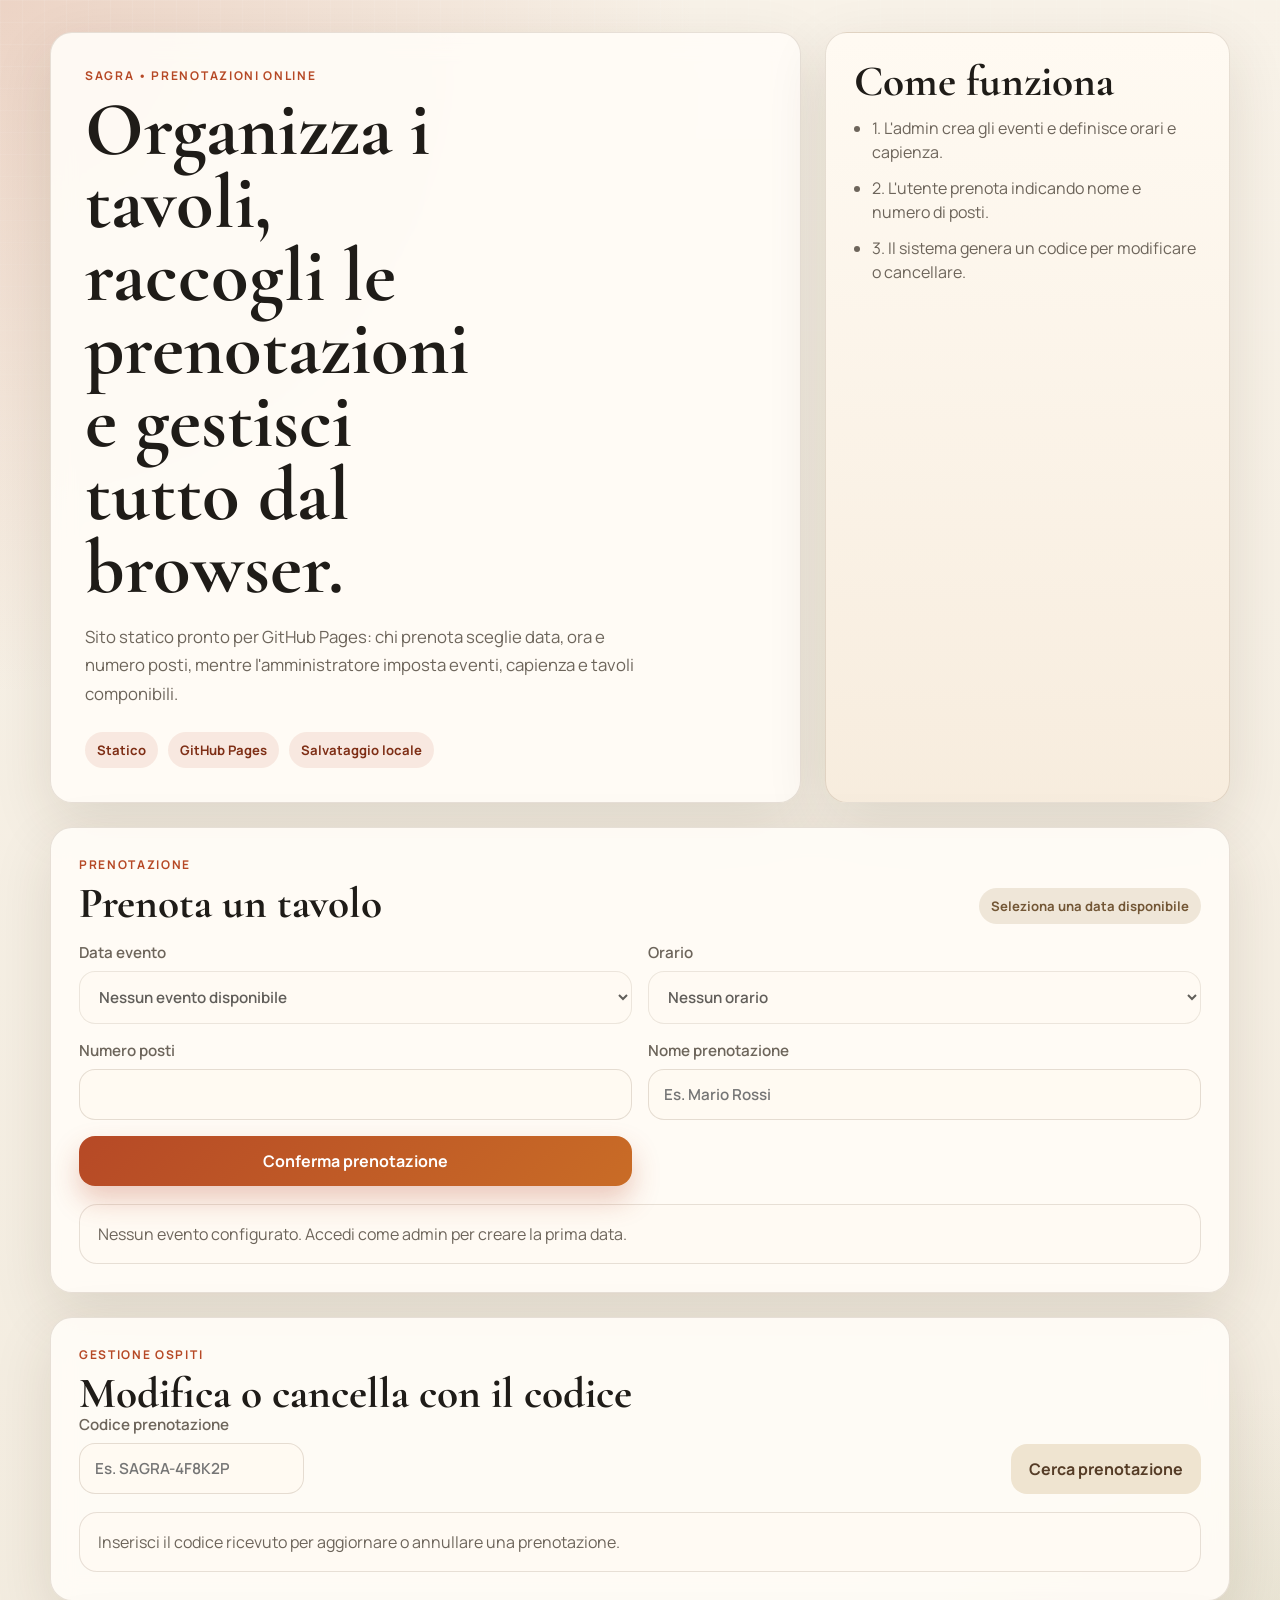
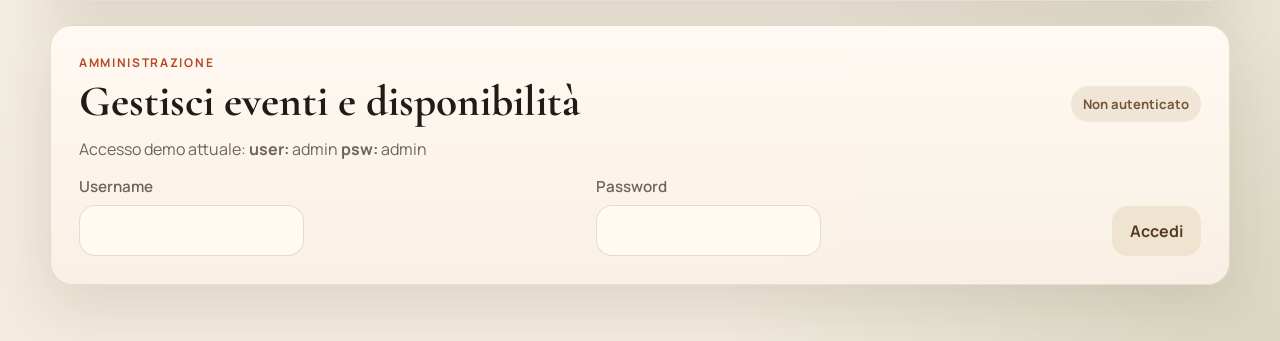
==== index.html @ 8bc206bf "Upload correct website sources" ====
<!DOCTYPE html>
<html lang="it">
<head>
  <meta charset="UTF-8">
  <meta name="viewport" content="width=device-width, initial-scale=1.0">
  <title>Prenotazioni Sagra</title>
  <link rel="preconnect" href="https://fonts.googleapis.com">
  <link rel="preconnect" href="https://fonts.gstatic.com" crossorigin>
  <link href="https://fonts.googleapis.com/css2?family=Cormorant+Garamond:wght@500;600;700&family=Manrope:wght@400;500;600;700&display=swap" rel="stylesheet">
  <link rel="stylesheet" href="styles.css">
</head>
<body>
  <div class="page-shell">
    <header class="hero">
      <div class="hero-copy">
        <p class="eyebrow">Sagra • prenotazioni online</p>
        <h1>Organizza i tavoli, raccogli le prenotazioni e gestisci tutto dal browser.</h1>
        <p class="hero-text">
          Sito statico pronto per GitHub Pages: chi prenota sceglie data, ora e numero posti,
          mentre l'amministratore imposta eventi, capienza e tavoli componibili.
        </p>
        <div class="hero-badges">
          <span>Statico</span>
          <span>GitHub Pages</span>
          <span>Salvataggio locale</span>
        </div>
      </div>
      <aside class="hero-panel">
        <h2>Come funziona</h2>
        <ul>
          <li>1. L'admin crea gli eventi e definisce orari e capienza.</li>
          <li>2. L'utente prenota indicando nome e numero di posti.</li>
          <li>3. Il sistema genera un codice per modificare o cancellare.</li>
        </ul>
      </aside>
    </header>

    <main class="layout">
      <section class="card">
        <div class="section-heading">
          <div>
            <p class="section-kicker">Prenotazione</p>
            <h2>Prenota un tavolo</h2>
          </div>
          <div id="bookingAvailability" class="status-pill neutral">Seleziona una data disponibile</div>
        </div>

        <form id="bookingForm" class="form-grid">
          <label>
            Data evento
            <select id="bookingEvent" required></select>
          </label>
          <label>
            Orario
            <select id="bookingTime" required></select>
          </label>
          <label>
            Numero posti
            <input id="bookingSeats" type="number" min="1" step="1" required>
          </label>
          <label>
            Nome prenotazione
            <input id="bookingName" type="text" maxlength="80" placeholder="Es. Mario Rossi" required>
          </label>
          <button type="submit" class="primary-button">Conferma prenotazione</button>
        </form>

        <div id="bookingSummary" class="info-panel"></div>
      </section>

      <section class="card">
        <div class="section-heading">
          <div>
            <p class="section-kicker">Gestione ospiti</p>
            <h2>Modifica o cancella con il codice</h2>
          </div>
        </div>

        <form id="lookupForm" class="lookup-row">
          <label class="wide">
            Codice prenotazione
            <input id="lookupCode" type="text" placeholder="Es. SAGRA-4F8K2P" required>
          </label>
          <button type="submit" class="secondary-button">Cerca prenotazione</button>
        </form>

        <div id="lookupResult" class="info-panel empty">
          Inserisci il codice ricevuto per aggiornare o annullare una prenotazione.
        </div>

        <form id="editReservationForm" class="form-grid hidden">
          <input id="editReservationId" type="hidden">
          <label>
            Nome
            <input id="editName" type="text" maxlength="80" required>
          </label>
          <label>
            Data evento
            <select id="editEvent" required></select>
          </label>
          <label>
            Orario
            <select id="editTime" required></select>
          </label>
          <label>
            Numero posti
            <input id="editSeats" type="number" min="1" step="1" required>
          </label>
          <div class="action-row">
            <button type="submit" class="primary-button">Salva modifiche</button>
            <button id="cancelReservationButton" type="button" class="danger-button">Cancella prenotazione</button>
          </div>
        </form>
      </section>

      <section class="card admin-card">
        <div class="section-heading">
          <div>
            <p class="section-kicker">Amministrazione</p>
            <h2>Gestisci eventi e disponibilità</h2>
          </div>
          <div id="adminSessionBadge" class="status-pill neutral">Non autenticato</div>
        </div>

        <div id="adminLoginPanel">
          <p class="info-text">
            Accesso demo attuale: <strong>user:</strong> admin <strong>psw:</strong> admin
          </p>
          <form id="adminLoginForm" class="lookup-row">
            <label>
              Username
              <input id="adminUsername" type="text" autocomplete="username" required>
            </label>
            <label>
              Password
              <input id="adminPassword" type="password" autocomplete="current-password" required>
            </label>
            <button type="submit" class="secondary-button">Accedi</button>
          </form>
        </div>

        <div id="adminPanel" class="hidden">
          <div class="toolbar">
            <p class="info-text">Gli eventi e le prenotazioni sono salvati nel browser corrente.</p>
            <button id="adminLogoutButton" type="button" class="ghost-button">Esci</button>
          </div>

          <form id="eventForm" class="form-grid admin-form">
            <input id="eventId" type="hidden">
            <label>
              Nome evento
              <input id="eventName" type="text" maxlength="80" placeholder="Es. Sagra del Tortello" required>
            </label>
            <label>
              Data
              <input id="eventDate" type="date" required>
            </label>
            <label class="wide">
              Orari disponibili
              <input id="eventTimes" type="text" placeholder="18:30, 20:00, 21:30" required>
            </label>
            <label>
              Modalità disponibilità
              <select id="capacityMode" required>
                <option value="manual">Posti totali</option>
                <option value="tables">Tavoli componibili</option>
              </select>
            </label>
            <label id="manualCapacityField">
              Posti disponibili
              <input id="manualCapacity" type="number" min="1" step="1">
            </label>
            <label id="tableSeatsField" class="hidden">
              Posti tavolo base
              <input id="tableSeats" type="number" min="2" step="1" value="4">
            </label>
            <label id="tableCountField" class="hidden">
              Numero tavoli disponibili
              <input id="tableCount" type="number" min="1" step="1" value="10">
            </label>
            <div class="action-row">
              <button type="submit" class="primary-button">Salva evento</button>
              <button id="resetEventFormButton" type="button" class="ghost-button">Nuovo evento</button>
            </div>
          </form>

          <div class="admin-columns">
            <div>
              <h3>Eventi configurati</h3>
              <div id="eventList" class="stack-list"></div>
            </div>
            <div>
              <h3>Prenotazioni registrate</h3>
              <div id="reservationList" class="stack-list"></div>
            </div>
          </div>
        </div>
      </section>
    </main>
  </div>

  <div id="toast" class="toast hidden" aria-live="polite"></div>

  <script src="app.js"></script>
</body>
</html>
---- styles.css ----
:root {
  --bg: #f4efe6;
  --paper: rgba(255, 252, 247, 0.92);
  --paper-strong: #fffaf2;
  --ink: #1f1c18;
  --muted: #6d655b;
  --line: rgba(89, 62, 34, 0.14);
  --accent: #b64926;
  --accent-deep: #7f2f16;
  --accent-soft: #f5dbc4;
  --olive: #6b7a3c;
  --olive-soft: #e5ecd0;
  --danger: #9c2f2f;
  --shadow: 0 20px 60px rgba(58, 39, 16, 0.12);
  --radius: 22px;
}

* {
  box-sizing: border-box;
}

body {
  margin: 0;
  min-height: 100vh;
  font-family: "Manrope", sans-serif;
  color: var(--ink);
  background:
    radial-gradient(circle at top left, rgba(182, 73, 38, 0.18), transparent 30%),
    radial-gradient(circle at bottom right, rgba(107, 122, 60, 0.18), transparent 24%),
    linear-gradient(180deg, #f8f2e8 0%, #f2ebde 100%);
}

body::before {
  content: "";
  position: fixed;
  inset: 0;
  pointer-events: none;
  background-image: linear-gradient(rgba(255, 255, 255, 0.15) 1px, transparent 1px),
    linear-gradient(90deg, rgba(255, 255, 255, 0.15) 1px, transparent 1px);
  background-size: 22px 22px;
  mask-image: linear-gradient(180deg, rgba(0, 0, 0, 0.55), transparent 75%);
}

.page-shell {
  width: min(1180px, calc(100% - 32px));
  margin: 0 auto;
  padding: 32px 0 56px;
}

.hero {
  display: grid;
  grid-template-columns: minmax(0, 1.3fr) minmax(280px, 0.7fr);
  gap: 24px;
  align-items: stretch;
  margin-bottom: 24px;
}

.hero-copy,
.hero-panel,
.card {
  background: var(--paper);
  border: 1px solid var(--line);
  border-radius: var(--radius);
  box-shadow: var(--shadow);
  backdrop-filter: blur(12px);
}

.hero-copy {
  padding: 34px;
}

.eyebrow,
.section-kicker {
  margin: 0 0 10px;
  text-transform: uppercase;
  letter-spacing: 0.14em;
  font-size: 0.75rem;
  color: var(--accent);
  font-weight: 700;
}

h1,
h2,
h3 {
  margin: 0;
  font-family: "Cormorant Garamond", serif;
  line-height: 0.95;
}

h1 {
  font-size: clamp(2.8rem, 6vw, 4.8rem);
  max-width: 10ch;
}

h2 {
  font-size: clamp(2rem, 4vw, 2.7rem);
}

h3 {
  font-size: 1.7rem;
  margin-bottom: 14px;
}

.hero-text,
.info-text,
.stack-card p,
.info-panel,
label,
li {
  color: var(--muted);
}

.hero-text {
  font-size: 1.05rem;
  line-height: 1.7;
  max-width: 58ch;
  margin: 18px 0 0;
}

.hero-panel {
  padding: 28px;
  background:
    linear-gradient(180deg, rgba(255, 250, 242, 0.98), rgba(247, 236, 221, 0.98));
}

.hero-panel h2 {
  margin-bottom: 14px;
}

.hero-panel ul {
  padding-left: 18px;
  margin: 0;
  display: grid;
  gap: 12px;
  line-height: 1.5;
}

.hero-badges {
  display: flex;
  flex-wrap: wrap;
  gap: 10px;
  margin-top: 24px;
}

.hero-badges span,
.status-pill {
  border-radius: 999px;
  font-size: 0.82rem;
  font-weight: 700;
  padding: 9px 12px;
}

.hero-badges span {
  background: rgba(182, 73, 38, 0.1);
  color: var(--accent-deep);
}

.layout {
  display: grid;
  gap: 24px;
}

.card {
  padding: 28px;
}

.section-heading,
.toolbar,
.action-row,
.lookup-row {
  display: flex;
  gap: 16px;
  align-items: end;
  justify-content: space-between;
}

.status-pill.neutral {
  background: #efe6d8;
  color: #735736;
}

.status-pill.ok {
  background: var(--olive-soft);
  color: #43511b;
}

.status-pill.warn {
  background: #f8e2ca;
  color: #8a4b0f;
}

.status-pill.danger {
  background: #f4d7d7;
  color: #7f2323;
}

.form-grid {
  display: grid;
  grid-template-columns: repeat(2, minmax(0, 1fr));
  gap: 16px;
  margin-top: 18px;
}

.form-grid .wide,
.lookup-row .wide,
.admin-form .action-row,
.action-row {
  grid-column: 1 / -1;
}

label {
  display: grid;
  gap: 8px;
  font-size: 0.95rem;
  font-weight: 600;
}

input,
select,
button {
  font: inherit;
}

input,
select {
  width: 100%;
  border-radius: 16px;
  border: 1px solid rgba(111, 86, 58, 0.18);
  background: var(--paper-strong);
  padding: 14px 15px;
  color: var(--ink);
  outline: none;
  transition: border-color 0.2s ease, box-shadow 0.2s ease, transform 0.2s ease;
}

input:focus,
select:focus {
  border-color: rgba(182, 73, 38, 0.48);
  box-shadow: 0 0 0 4px rgba(182, 73, 38, 0.12);
}

button {
  border: 0;
  border-radius: 16px;
  padding: 14px 18px;
  font-weight: 700;
  cursor: pointer;
  transition: transform 0.18s ease, opacity 0.18s ease, box-shadow 0.18s ease;
}

button:hover {
  transform: translateY(-1px);
}

button:active {
  transform: translateY(0);
}

.primary-button {
  background: linear-gradient(135deg, var(--accent) 0%, #c96c26 100%);
  color: white;
  box-shadow: 0 14px 28px rgba(182, 73, 38, 0.28);
}

.secondary-button,
.ghost-button {
  background: #efe4d0;
  color: #553c26;
}

.danger-button {
  background: #a83838;
  color: white;
}

.info-panel,
.stack-card {
  margin-top: 18px;
  border-radius: 18px;
  border: 1px solid var(--line);
  background: rgba(255, 250, 243, 0.86);
  padding: 18px;
}

.info-panel.empty {
  color: var(--muted);
}

.info-panel strong {
  color: var(--ink);
}

.hidden {
  display: none !important;
}

.admin-card {
  background:
    linear-gradient(180deg, rgba(255, 250, 244, 0.95), rgba(249, 240, 229, 0.95));
}

.admin-columns {
  display: grid;
  grid-template-columns: repeat(2, minmax(0, 1fr));
  gap: 20px;
  margin-top: 24px;
}

.stack-list {
  display: grid;
  gap: 14px;
}

.stack-card {
  display: grid;
  gap: 12px;
}

.stack-card-header {
  display: flex;
  justify-content: space-between;
  gap: 12px;
  align-items: start;
}

.stack-card h4 {
  margin: 0;
  font-size: 1.1rem;
}

.meta-row {
  display: flex;
  flex-wrap: wrap;
  gap: 10px;
}

.meta-chip {
  border-radius: 999px;
  padding: 7px 10px;
  background: rgba(107, 122, 60, 0.1);
  color: #4b5923;
  font-size: 0.8rem;
  font-weight: 700;
}

.inline-buttons {
  display: flex;
  gap: 10px;
  flex-wrap: wrap;
}

.inline-buttons button {
  padding: 10px 12px;
  font-size: 0.92rem;
}

.toast {
  position: fixed;
  right: 20px;
  bottom: 20px;
  padding: 14px 16px;
  border-radius: 14px;
  background: rgba(31, 28, 24, 0.95);
  color: white;
  box-shadow: var(--shadow);
  z-index: 40;
}

@media (max-width: 920px) {
  .hero,
  .admin-columns,
  .form-grid {
    grid-template-columns: 1fr;
  }

  .section-heading,
  .toolbar,
  .lookup-row,
  .stack-card-header {
    align-items: start;
    flex-direction: column;
  }

  h1 {
    max-width: 12ch;
  }
}

@media (max-width: 640px) {
  .page-shell {
    width: min(100% - 18px, 100%);
    padding-top: 18px;
  }

  .hero-copy,
  .hero-panel,
  .card {
    padding: 22px;
  }

  h1 {
    font-size: 2.8rem;
  }

  h2 {
    font-size: 2rem;
  }
}
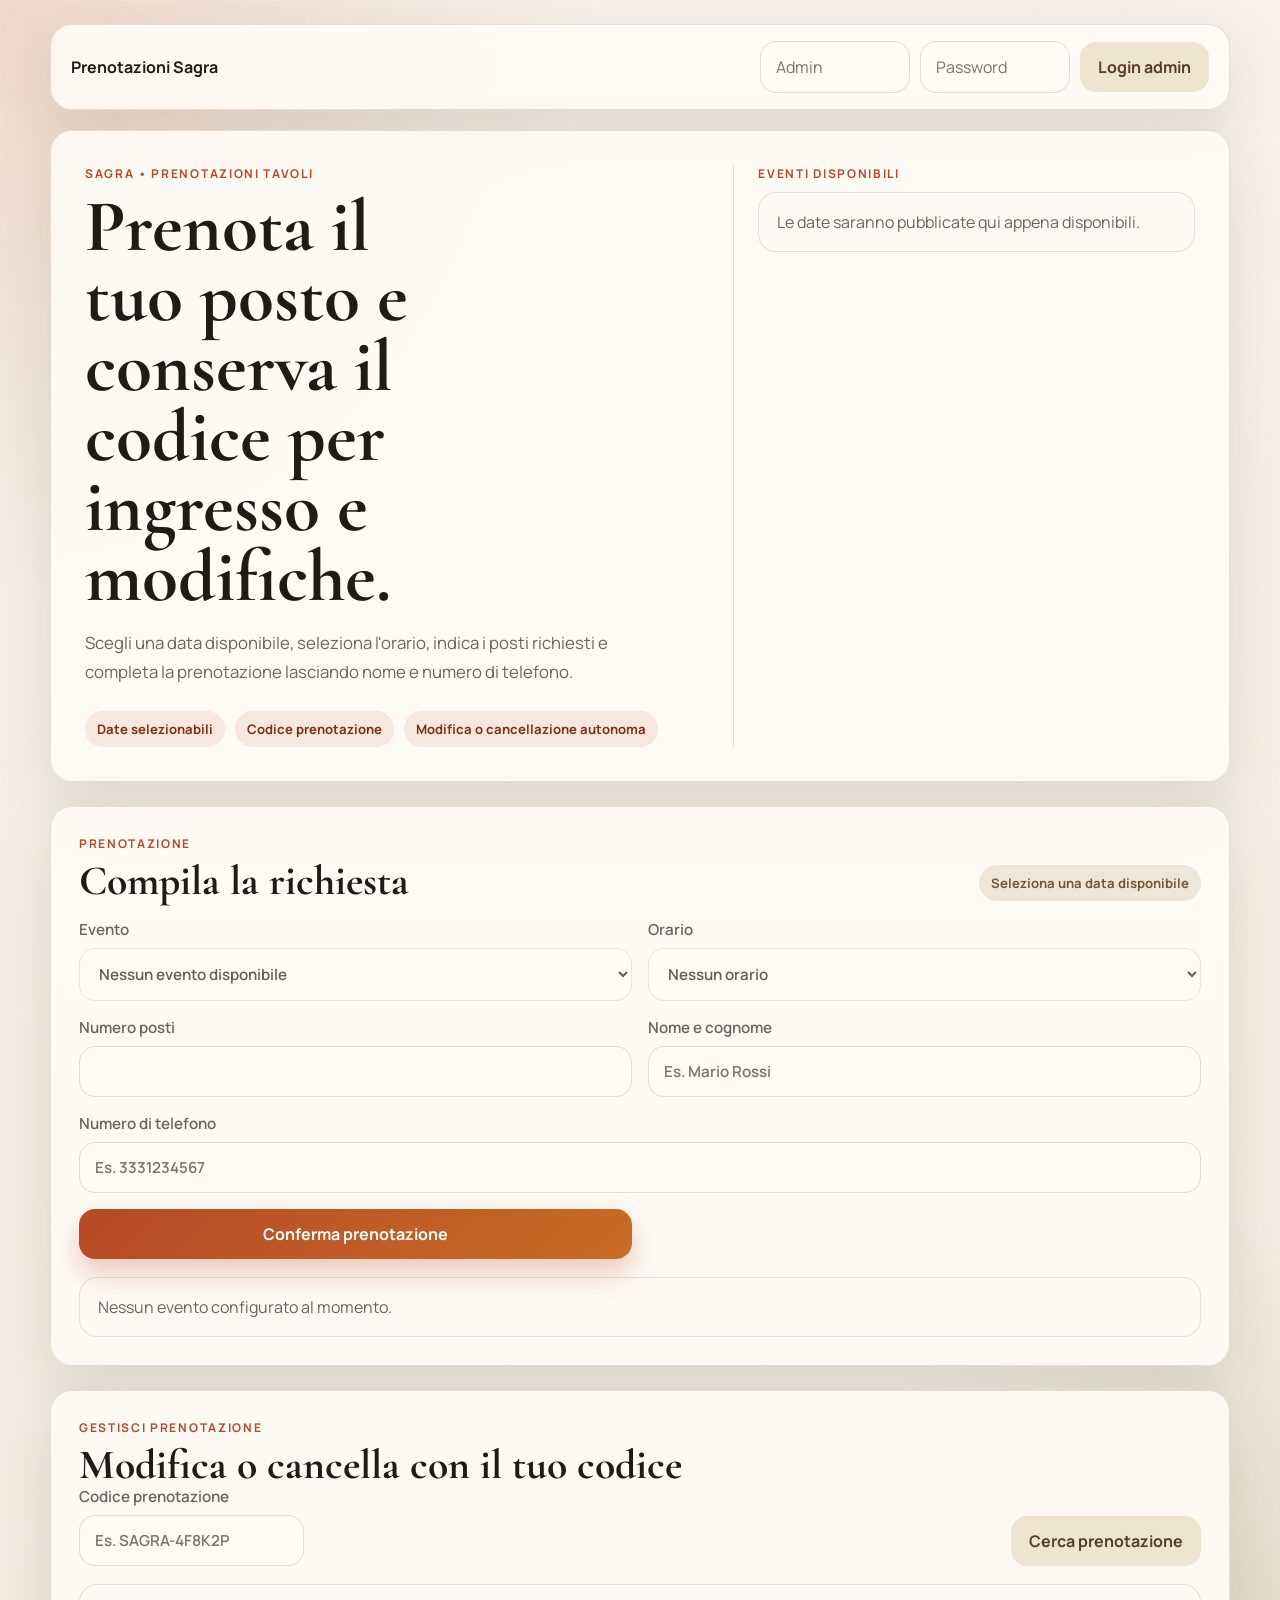
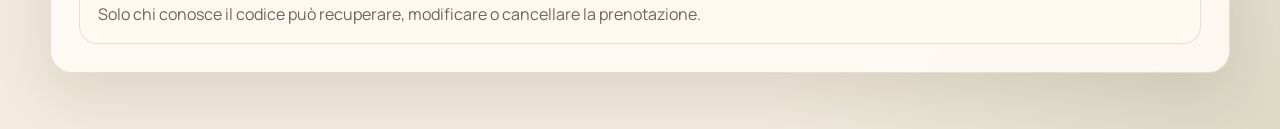
==== commit 50caf49a: "Refine public and admin booking experience" ====
--- a/index.html
+++ b/index.html
@@ -9,45 +9,50 @@
   <link href="https://fonts.googleapis.com/css2?family=Cormorant+Garamond:wght@500;600;700&family=Manrope:wght@400;500;600;700&display=swap" rel="stylesheet">
   <link rel="stylesheet" href="styles.css">
 </head>
-<body>
+<body data-page="public">
   <div class="page-shell">
-    <header class="hero">
-      <div class="hero-copy">
-        <p class="eyebrow">Sagra • prenotazioni online</p>
-        <h1>Organizza i tavoli, raccogli le prenotazioni e gestisci tutto dal browser.</h1>
+    <header class="topbar">
+      <a class="brand" href="index.html">Prenotazioni Sagra</a>
+      <form id="publicAdminLoginForm" class="topbar-login">
+        <input id="publicAdminUsername" type="text" placeholder="Admin" autocomplete="username" required>
+        <input id="publicAdminPassword" type="password" placeholder="Password" autocomplete="current-password" required>
+        <button type="submit" class="secondary-button">Login admin</button>
+      </form>
+    </header>
+
+    <section class="cover">
+      <div class="cover-copy">
+        <p class="eyebrow">Sagra • prenotazioni tavoli</p>
+        <h1>Prenota il tuo posto e conserva il codice per ingresso e modifiche.</h1>
         <p class="hero-text">
-          Sito statico pronto per GitHub Pages: chi prenota sceglie data, ora e numero posti,
-          mentre l'amministratore imposta eventi, capienza e tavoli componibili.
+          Scegli una data disponibile, seleziona l'orario, indica i posti richiesti e completa la prenotazione
+          lasciando nome e numero di telefono.
         </p>
         <div class="hero-badges">
-          <span>Statico</span>
-          <span>GitHub Pages</span>
-          <span>Salvataggio locale</span>
+          <span>Date selezionabili</span>
+          <span>Codice prenotazione</span>
+          <span>Modifica o cancellazione autonoma</span>
         </div>
       </div>
-      <aside class="hero-panel">
-        <h2>Come funziona</h2>
-        <ul>
-          <li>1. L'admin crea gli eventi e definisce orari e capienza.</li>
-          <li>2. L'utente prenota indicando nome e numero di posti.</li>
-          <li>3. Il sistema genera un codice per modificare o cancellare.</li>
-        </ul>
+      <aside class="cover-panel">
+        <p class="section-kicker">Eventi disponibili</p>
+        <div id="eventShowcase" class="showcase-list"></div>
       </aside>
-    </header>
+    </section>
 
     <main class="layout">
       <section class="card">
         <div class="section-heading">
           <div>
             <p class="section-kicker">Prenotazione</p>
-            <h2>Prenota un tavolo</h2>
+            <h2>Compila la richiesta</h2>
           </div>
           <div id="bookingAvailability" class="status-pill neutral">Seleziona una data disponibile</div>
         </div>
 
         <form id="bookingForm" class="form-grid">
           <label>
-            Data evento
+            Evento
             <select id="bookingEvent" required></select>
           </label>
           <label>
@@ -59,20 +64,25 @@
             <input id="bookingSeats" type="number" min="1" step="1" required>
           </label>
           <label>
-            Nome prenotazione
+            Nome e cognome
             <input id="bookingName" type="text" maxlength="80" placeholder="Es. Mario Rossi" required>
+          </label>
+          <label class="wide">
+            Numero di telefono
+            <input id="bookingPhone" type="tel" maxlength="30" placeholder="Es. 3331234567" required>
           </label>
           <button type="submit" class="primary-button">Conferma prenotazione</button>
         </form>
 
         <div id="bookingSummary" class="info-panel"></div>
+        <div id="bookingConfirmation" class="confirmation-panel hidden"></div>
       </section>
 
       <section class="card">
         <div class="section-heading">
           <div>
-            <p class="section-kicker">Gestione ospiti</p>
-            <h2>Modifica o cancella con il codice</h2>
+            <p class="section-kicker">Gestisci prenotazione</p>
+            <h2>Modifica o cancella con il tuo codice</h2>
           </div>
         </div>
 
@@ -85,24 +95,28 @@
         </form>
 
         <div id="lookupResult" class="info-panel empty">
-          Inserisci il codice ricevuto per aggiornare o annullare una prenotazione.
+          Solo chi conosce il codice può recuperare, modificare o cancellare la prenotazione.
         </div>
 
         <form id="editReservationForm" class="form-grid hidden">
           <input id="editReservationId" type="hidden">
           <label>
-            Nome
+            Nome e cognome
             <input id="editName" type="text" maxlength="80" required>
           </label>
           <label>
-            Data evento
+            Numero di telefono
+            <input id="editPhone" type="tel" maxlength="30" required>
+          </label>
+          <label>
+            Evento
             <select id="editEvent" required></select>
           </label>
           <label>
             Orario
             <select id="editTime" required></select>
           </label>
-          <label>
+          <label class="wide">
             Numero posti
             <input id="editSeats" type="number" min="1" step="1" required>
           </label>
@@ -112,90 +126,6 @@
           </div>
         </form>
       </section>
-
-      <section class="card admin-card">
-        <div class="section-heading">
-          <div>
-            <p class="section-kicker">Amministrazione</p>
-            <h2>Gestisci eventi e disponibilità</h2>
-          </div>
-          <div id="adminSessionBadge" class="status-pill neutral">Non autenticato</div>
-        </div>
-
-        <div id="adminLoginPanel">
-          <p class="info-text">
-            Accesso demo attuale: <strong>user:</strong> admin <strong>psw:</strong> admin
-          </p>
-          <form id="adminLoginForm" class="lookup-row">
-            <label>
-              Username
-              <input id="adminUsername" type="text" autocomplete="username" required>
-            </label>
-            <label>
-              Password
-              <input id="adminPassword" type="password" autocomplete="current-password" required>
-            </label>
-            <button type="submit" class="secondary-button">Accedi</button>
-          </form>
-        </div>
-
-        <div id="adminPanel" class="hidden">
-          <div class="toolbar">
-            <p class="info-text">Gli eventi e le prenotazioni sono salvati nel browser corrente.</p>
-            <button id="adminLogoutButton" type="button" class="ghost-button">Esci</button>
-          </div>
-
-          <form id="eventForm" class="form-grid admin-form">
-            <input id="eventId" type="hidden">
-            <label>
-              Nome evento
-              <input id="eventName" type="text" maxlength="80" placeholder="Es. Sagra del Tortello" required>
-            </label>
-            <label>
-              Data
-              <input id="eventDate" type="date" required>
-            </label>
-            <label class="wide">
-              Orari disponibili
-              <input id="eventTimes" type="text" placeholder="18:30, 20:00, 21:30" required>
-            </label>
-            <label>
-              Modalità disponibilità
-              <select id="capacityMode" required>
-                <option value="manual">Posti totali</option>
-                <option value="tables">Tavoli componibili</option>
-              </select>
-            </label>
-            <label id="manualCapacityField">
-              Posti disponibili
-              <input id="manualCapacity" type="number" min="1" step="1">
-            </label>
-            <label id="tableSeatsField" class="hidden">
-              Posti tavolo base
-              <input id="tableSeats" type="number" min="2" step="1" value="4">
-            </label>
-            <label id="tableCountField" class="hidden">
-              Numero tavoli disponibili
-              <input id="tableCount" type="number" min="1" step="1" value="10">
-            </label>
-            <div class="action-row">
-              <button type="submit" class="primary-button">Salva evento</button>
-              <button id="resetEventFormButton" type="button" class="ghost-button">Nuovo evento</button>
-            </div>
-          </form>
-
-          <div class="admin-columns">
-            <div>
-              <h3>Eventi configurati</h3>
-              <div id="eventList" class="stack-list"></div>
-            </div>
-            <div>
-              <h3>Prenotazioni registrate</h3>
-              <div id="reservationList" class="stack-list"></div>
-            </div>
-          </div>
-        </div>
-      </section>
     </main>
   </div>
 
--- a/styles.css
+++ b/styles.css
@@ -1,14 +1,11 @@
 :root {
-  --bg: #f4efe6;
-  --paper: rgba(255, 252, 247, 0.92);
+  --paper: rgba(255, 251, 245, 0.9);
   --paper-strong: #fffaf2;
   --ink: #1f1c18;
   --muted: #6d655b;
   --line: rgba(89, 62, 34, 0.14);
   --accent: #b64926;
   --accent-deep: #7f2f16;
-  --accent-soft: #f5dbc4;
-  --olive: #6b7a3c;
   --olive-soft: #e5ecd0;
   --danger: #9c2f2f;
   --shadow: 0 20px 60px rgba(58, 39, 16, 0.12);
@@ -25,8 +22,8 @@
   font-family: "Manrope", sans-serif;
   color: var(--ink);
   background:
-    radial-gradient(circle at top left, rgba(182, 73, 38, 0.18), transparent 30%),
-    radial-gradient(circle at bottom right, rgba(107, 122, 60, 0.18), transparent 24%),
+    radial-gradient(circle at top left, rgba(182, 73, 38, 0.16), transparent 28%),
+    radial-gradient(circle at bottom right, rgba(107, 122, 60, 0.16), transparent 24%),
     linear-gradient(180deg, #f8f2e8 0%, #f2ebde 100%);
 }
 
@@ -44,20 +41,14 @@
 .page-shell {
   width: min(1180px, calc(100% - 32px));
   margin: 0 auto;
-  padding: 32px 0 56px;
-}
-
-.hero {
-  display: grid;
-  grid-template-columns: minmax(0, 1.3fr) minmax(280px, 0.7fr);
-  gap: 24px;
-  align-items: stretch;
-  margin-bottom: 24px;
-}
-
-.hero-copy,
-.hero-panel,
-.card {
+  padding: 24px 0 56px;
+  position: relative;
+}
+
+.topbar,
+.cover,
+.card,
+.admin-hero {
   background: var(--paper);
   border: 1px solid var(--line);
   border-radius: var(--radius);
@@ -65,8 +56,49 @@
   backdrop-filter: blur(12px);
 }
 
-.hero-copy {
+.topbar {
+  display: flex;
+  justify-content: space-between;
+  align-items: center;
+  gap: 16px;
+  padding: 16px 20px;
+  margin-bottom: 20px;
+}
+
+.brand,
+.ghost-link {
+  color: var(--ink);
+  text-decoration: none;
+  font-weight: 700;
+}
+
+.topbar-login,
+.topbar-actions {
+  display: flex;
+  gap: 10px;
+  align-items: center;
+}
+
+.topbar-login input {
+  width: 150px;
+}
+
+.cover {
+  display: grid;
+  grid-template-columns: minmax(0, 1.15fr) minmax(280px, 0.85fr);
+  gap: 24px;
   padding: 34px;
+  margin-bottom: 24px;
+}
+
+.cover-panel {
+  border-left: 1px solid var(--line);
+  padding-left: 24px;
+}
+
+.admin-hero,
+.card {
+  padding: 28px;
 }
 
 .eyebrow,
@@ -88,17 +120,16 @@
 }
 
 h1 {
-  font-size: clamp(2.8rem, 6vw, 4.8rem);
+  font-size: clamp(2.8rem, 6vw, 4.6rem);
   max-width: 10ch;
 }
 
 h2 {
-  font-size: clamp(2rem, 4vw, 2.7rem);
+  font-size: clamp(2rem, 4vw, 2.6rem);
 }
 
 h3 {
-  font-size: 1.7rem;
-  margin-bottom: 14px;
+  font-size: 1.8rem;
 }
 
 .hero-text,
@@ -106,7 +137,7 @@
 .stack-card p,
 .info-panel,
 label,
-li {
+.showcase-card span {
   color: var(--muted);
 }
 
@@ -117,33 +148,22 @@
   margin: 18px 0 0;
 }
 
-.hero-panel {
-  padding: 28px;
-  background:
-    linear-gradient(180deg, rgba(255, 250, 242, 0.98), rgba(247, 236, 221, 0.98));
-}
-
-.hero-panel h2 {
-  margin-bottom: 14px;
-}
-
-.hero-panel ul {
-  padding-left: 18px;
-  margin: 0;
-  display: grid;
-  gap: 12px;
-  line-height: 1.5;
-}
-
-.hero-badges {
+.hero-badges,
+.meta-row,
+.inline-buttons,
+.showcase-list {
   display: flex;
   flex-wrap: wrap;
   gap: 10px;
+}
+
+.hero-badges {
   margin-top: 24px;
 }
 
 .hero-badges span,
-.status-pill {
+.status-pill,
+.meta-chip {
   border-radius: 999px;
   font-size: 0.82rem;
   font-weight: 700;
@@ -155,23 +175,61 @@
   color: var(--accent-deep);
 }
 
-.layout {
+.showcase-list {
+  display: grid;
+  gap: 12px;
+}
+
+.showcase-card,
+.info-panel,
+.stack-card,
+.confirmation-panel {
+  border-radius: 18px;
+  border: 1px solid var(--line);
+  background: rgba(255, 250, 243, 0.86);
+  padding: 18px;
+}
+
+.showcase-card {
+  display: grid;
+  gap: 6px;
+}
+
+.muted-card {
+  color: var(--muted);
+}
+
+.layout,
+.stack-list {
   display: grid;
   gap: 24px;
-}
-
-.card {
-  padding: 28px;
 }
 
 .section-heading,
 .toolbar,
 .action-row,
-.lookup-row {
+.lookup-row,
+.stack-card-header,
+.admin-split {
   display: flex;
   gap: 16px;
+}
+
+.section-heading,
+.toolbar,
+.lookup-row,
+.stack-card-header {
   align-items: end;
   justify-content: space-between;
+}
+
+.admin-split {
+  align-items: start;
+  margin-bottom: 24px;
+}
+
+.admin-split > * {
+  flex: 1;
 }
 
 .status-pill.neutral {
@@ -184,11 +242,6 @@
   color: #43511b;
 }
 
-.status-pill.warn {
-  background: #f8e2ca;
-  color: #8a4b0f;
-}
-
 .status-pill.danger {
   background: #f4d7d7;
   color: #7f2323;
@@ -201,9 +254,12 @@
   margin-top: 18px;
 }
 
+.compact-grid {
+  grid-template-columns: repeat(3, minmax(0, 1fr));
+}
+
 .form-grid .wide,
 .lookup-row .wide,
-.admin-form .action-row,
 .action-row {
   grid-column: 1 / -1;
 }
@@ -230,7 +286,6 @@
   padding: 14px 15px;
   color: var(--ink);
   outline: none;
-  transition: border-color 0.2s ease, box-shadow 0.2s ease, transform 0.2s ease;
 }
 
 input:focus,
@@ -245,15 +300,6 @@
   padding: 14px 18px;
   font-weight: 700;
   cursor: pointer;
-  transition: transform 0.18s ease, opacity 0.18s ease, box-shadow 0.18s ease;
-}
-
-button:hover {
-  transform: translateY(-1px);
-}
-
-button:active {
-  transform: translateY(0);
 }
 
 .primary-button {
@@ -274,41 +320,33 @@
 }
 
 .info-panel,
-.stack-card {
+.stack-card,
+.confirmation-panel {
   margin-top: 18px;
-  border-radius: 18px;
-  border: 1px solid var(--line);
-  background: rgba(255, 250, 243, 0.86);
-  padding: 18px;
 }
 
 .info-panel.empty {
   color: var(--muted);
 }
 
-.info-panel strong {
-  color: var(--ink);
-}
-
 .hidden {
   display: none !important;
 }
 
-.admin-card {
-  background:
-    linear-gradient(180deg, rgba(255, 250, 244, 0.95), rgba(249, 240, 229, 0.95));
-}
-
-.admin-columns {
-  display: grid;
-  grid-template-columns: repeat(2, minmax(0, 1fr));
-  gap: 20px;
-  margin-top: 24px;
-}
-
-.stack-list {
-  display: grid;
-  gap: 14px;
+.confirmation-panel {
+  background: linear-gradient(135deg, rgba(182, 73, 38, 0.12), rgba(255, 250, 243, 0.96));
+}
+
+.confirmation-code {
+  display: inline-block;
+  margin: 12px 0;
+  padding: 14px 18px;
+  border-radius: 16px;
+  background: #1f1c18;
+  color: white;
+  font-size: 1.4rem;
+  font-weight: 800;
+  letter-spacing: 0.08em;
 }
 
 .stack-card {
@@ -317,36 +355,14 @@
 }
 
 .stack-card-header {
-  display: flex;
-  justify-content: space-between;
-  gap: 12px;
   align-items: start;
 }
 
-.stack-card h4 {
-  margin: 0;
-  font-size: 1.1rem;
-}
-
-.meta-row {
-  display: flex;
-  flex-wrap: wrap;
-  gap: 10px;
-}
-
 .meta-chip {
-  border-radius: 999px;
-  padding: 7px 10px;
   background: rgba(107, 122, 60, 0.1);
   color: #4b5923;
+  padding: 7px 10px;
   font-size: 0.8rem;
-  font-weight: 700;
-}
-
-.inline-buttons {
-  display: flex;
-  gap: 10px;
-  flex-wrap: wrap;
 }
 
 .inline-buttons button {
@@ -366,19 +382,36 @@
   z-index: 40;
 }
 
-@media (max-width: 920px) {
-  .hero,
-  .admin-columns,
-  .form-grid {
+@media (max-width: 980px) {
+  .cover,
+  .admin-split,
+  .form-grid,
+  .compact-grid {
     grid-template-columns: 1fr;
-  }
-
+    display: grid;
+  }
+
+  .cover-panel {
+    border-left: 0;
+    border-top: 1px solid var(--line);
+    padding-left: 0;
+    padding-top: 20px;
+  }
+}
+
+@media (max-width: 760px) {
+  .topbar,
+  .topbar-login,
   .section-heading,
-  .toolbar,
   .lookup-row,
-  .stack-card-header {
-    align-items: start;
+  .stack-card-header,
+  .topbar-actions {
     flex-direction: column;
+    align-items: stretch;
+  }
+
+  .topbar-login input {
+    width: 100%;
   }
 
   h1 {
@@ -392,9 +425,10 @@
     padding-top: 18px;
   }
 
-  .hero-copy,
-  .hero-panel,
-  .card {
+  .topbar,
+  .cover,
+  .card,
+  .admin-hero {
     padding: 22px;
   }
 
@@ -405,4 +439,9 @@
   h2 {
     font-size: 2rem;
   }
-}
+
+  .confirmation-code {
+    font-size: 1.1rem;
+    word-break: break-word;
+  }
+}
